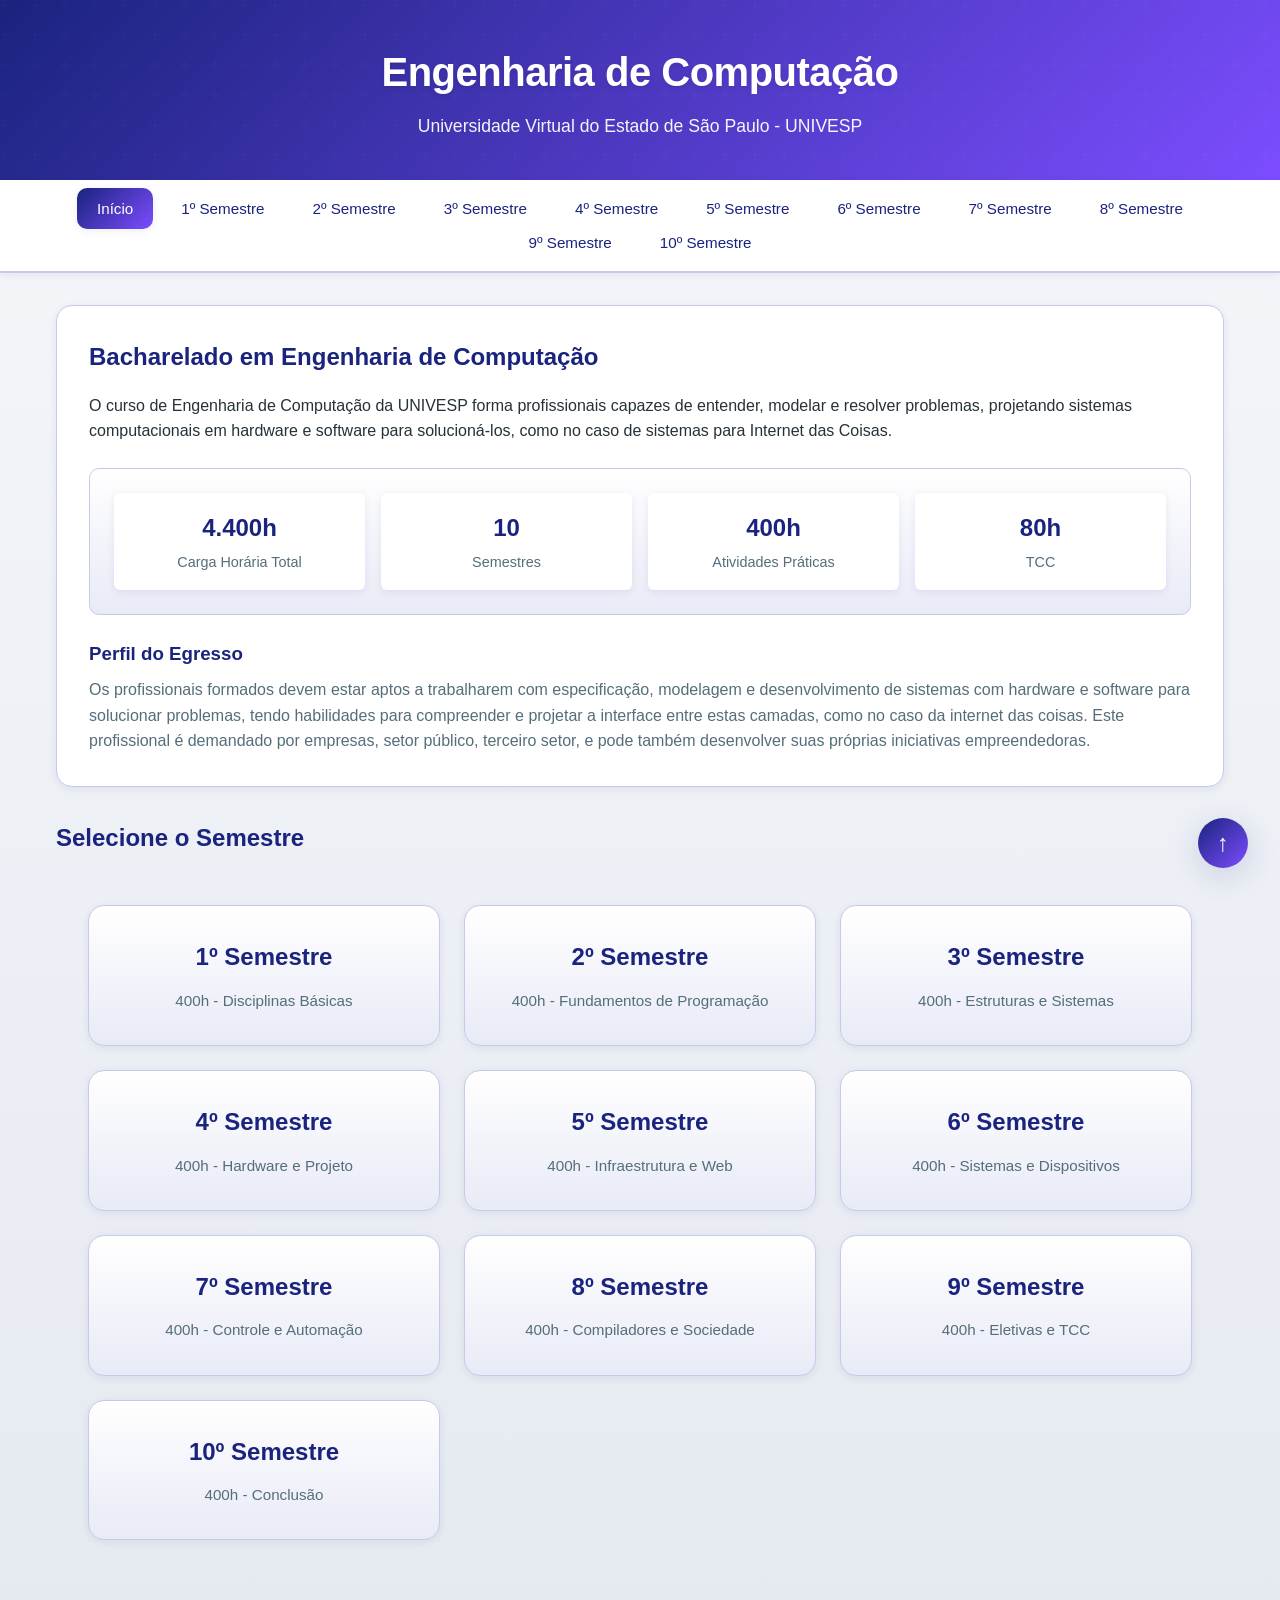
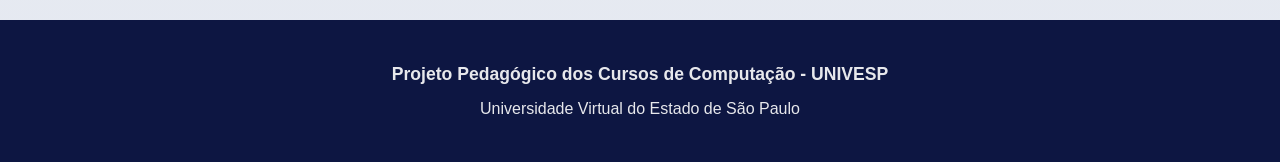
==== index.html @ 51d10474 "v0.0.4" ====
<!DOCTYPE html>
<html lang="pt-BR">
<head>
    <meta charset="UTF-8">
    <meta name="viewport" content="width=device-width, initial-scale=1.0, maximum-scale=1.0, user-scalable=no">
    <title>Engenharia de Computação - UNIVESP</title>
    <link rel="stylesheet" href="css/style.css">
</head>
<body>
    <header>
        <h1>Engenharia de Computação</h1>
        <p>Universidade Virtual do Estado de São Paulo - UNIVESP</p>
    </header>
    
    <nav>
        <input type="checkbox" id="menu-checkbox" class="menu-checkbox">
        <label for="menu-checkbox" class="menu-toggle">
            <span></span>
            <span></span>
            <span></span>
        </label>
        <ul>
            <li><a href="index.html" class="active">Início</a></li>
            <li><a href="pages/semestre1.html">1º Semestre</a></li>
            <li><a href="pages/semestre2.html">2º Semestre</a></li>
            <li><a href="pages/semestre3.html">3º Semestre</a></li>
            <li><a href="pages/semestre4.html">4º Semestre</a></li>
            <li><a href="pages/semestre5.html">5º Semestre</a></li>
            <li><a href="pages/semestre6.html">6º Semestre</a></li>
            <li><a href="pages/semestre7.html">7º Semestre</a></li>
            <li><a href="pages/semestre8.html">8º Semestre</a></li>
            <li><a href="pages/semestre9.html">9º Semestre</a></li>
            <li><a href="pages/semestre10.html">10º Semestre</a></li>
        </ul>
    </nav>
    
    <main>
        <div class="intro">
            <h2>Bacharelado em Engenharia de Computação</h2>
            <p>O curso de Engenharia de Computação da UNIVESP forma profissionais capazes de entender, modelar e resolver problemas, projetando sistemas computacionais em hardware e software para solucioná-los, como no caso de sistemas para Internet das Coisas.</p>
            
            <div class="course-info">
                <div>
                    <strong>4.400h</strong>
                    <span>Carga Horária Total</span>
                </div>
                <div>
                    <strong>10</strong>
                    <span>Semestres</span>
                </div>
                <div>
                    <strong>400h</strong>
                    <span>Atividades Práticas</span>
                </div>
                <div>
                    <strong>80h</strong>
                    <span>TCC</span>
                </div>
            </div>
            
            <h3 style="margin-top: 1.5rem; color: var(--primary);">Perfil do Egresso</h3>
            <p style="margin-top: 0.5rem; color: var(--text-light);">Os profissionais formados devem estar aptos a trabalharem com especificação, modelagem e desenvolvimento de sistemas com hardware e software para solucionar problemas, tendo habilidades para compreender e projetar a interface entre estas camadas, como no caso da internet das coisas. Este profissional é demandado por empresas, setor público, terceiro setor, e pode também desenvolver suas próprias iniciativas empreendedoras.</p>
        </div>
        
        <h2 style="color: var(--primary); margin-bottom: 1rem;">Selecione o Semestre</h2>
        
        <div class="dashboard-grid">
            <a href="pages/semestre1.html" class="dashboard-card">
                <h3>1º Semestre</h3>
                <p>400h - Disciplinas Básicas</p>
            </a>
            <a href="pages/semestre2.html" class="dashboard-card">
                <h3>2º Semestre</h3>
                <p>400h - Fundamentos de Programação</p>
            </a>
            <a href="pages/semestre3.html" class="dashboard-card">
                <h3>3º Semestre</h3>
                <p>400h - Estruturas e Sistemas</p>
            </a>
            <a href="pages/semestre4.html" class="dashboard-card">
                <h3>4º Semestre</h3>
                <p>400h - Hardware e Projeto</p>
            </a>
            <a href="pages/semestre5.html" class="dashboard-card">
                <h3>5º Semestre</h3>
                <p>400h - Infraestrutura e Web</p>
            </a>
            <a href="pages/semestre6.html" class="dashboard-card">
                <h3>6º Semestre</h3>
                <p>400h - Sistemas e Dispositivos</p>
            </a>
            <a href="pages/semestre7.html" class="dashboard-card">
                <h3>7º Semestre</h3>
                <p>400h - Controle e Automação</p>
            </a>
            <a href="pages/semestre8.html" class="dashboard-card">
                <h3>8º Semestre</h3>
                <p>400h - Compiladores e Sociedade</p>
            </a>
            <a href="pages/semestre9.html" class="dashboard-card">
                <h3>9º Semestre</h3>
                <p>400h - Eletivas e TCC</p>
            </a>
            <a href="pages/semestre10.html" class="dashboard-card">
                <h3>10º Semestre</h3>
                <p>400h - Conclusão</p>
            </a>
        </div>
    </main>
    
    <footer>
        <p>Projeto Pedagógico dos Cursos de Computação - UNIVESP</p>
        <p>Universidade Virtual do Estado de São Paulo</p>
    </footer>
    
    <a href="#" class="back-to-top">↑</a>
</body>
</html>
---- css/style.css ----
* {
    margin: 0;
    padding: 0;
    box-sizing: border-box;
}

:root {
    --primary: #1a237e;
    --primary-light: #3949ab;
    --primary-dark: #0d1642;
    --secondary: #7c4dff;
    --accent: #b388ff;
    --light: #e8eaf6;
    --white: #ffffff;
    --text: #263238;
    --text-light: #546e7a;
    --border: #c5cae9;
    --success: #00c853;
    --warning: #ffc107;
    --info: #00b8d4;
    --card-bg: #fafafa;
    --gradient-primary: linear-gradient(135deg, var(--primary) 0%, var(--secondary) 100%);
    --gradient-card: linear-gradient(180deg, var(--white) 0%, var(--light) 100%);
    --shadow-sm: 0 2px 8px rgba(26, 35, 126, 0.08);
    --shadow-md: 0 4px 16px rgba(26, 35, 126, 0.12);
    --shadow-lg: 0 8px 32px rgba(26, 35, 126, 0.16);
    --shadow-hover: 0 12px 40px rgba(26, 35, 126, 0.2);
    --radius-sm: 6px;
    --radius-md: 10px;
    --radius-lg: 16px;
    --transition: all 0.3s cubic-bezier(0.4, 0, 0.2, 1);
}

body {
    font-family: 'Segoe UI', Tahoma, Geneva, Verdana, sans-serif;
    background: linear-gradient(180deg, #f5f7fa 0%, #e4e8f0 100%);
    color: var(--text);
    line-height: 1.6;
    min-height: 100vh;
}

header {
    background: var(--gradient-primary);
    color: var(--white);
    padding: 2.5rem 2rem;
    text-align: center;
    box-shadow: var(--shadow-lg);
    position: relative;
    overflow: hidden;
}

header::before {
    content: '';
    position: absolute;
    top: 0;
    left: 0;
    right: 0;
    bottom: 0;
    background: url("data:image/svg+xml,%3Csvg width='60' height='60' viewBox='0 0 60 60' xmlns='http://www.w3.org/2000/svg'%3E%3Cg fill='none' fill-rule='evenodd'%3E%3Cg fill='%23ffffff' fill-opacity='0.05'%3E%3Cpath d='M36 34v-4h-2v4h-4v2h4v4h2v-4h4v-2h-4zm0-30V0h-2v4h-4v2h4v4h2V6h4V4h-4zM6 34v-4H4v4H0v2h4v4h2v-4h4v-2H6zM6 4V0H4v4H0v2h4v4h2V6h4V4H6z'/%3E%3C/g%3E%3C/g%3E%3C/svg%3E");
    opacity: 0.3;
}

header h1 {
    font-size: 2.5rem;
    margin-bottom: 0.5rem;
    font-weight: 700;
    letter-spacing: -0.5px;
    position: relative;
    text-shadow: 0 2px 4px rgba(0,0,0,0.1);
}

header p {
    font-size: 1.1rem;
    opacity: 0.95;
    position: relative;
    font-weight: 300;
}

nav {
    background: var(--white);
    padding: 1rem;
    position: sticky;
    top: 0;
    z-index: 100;
    box-shadow: var(--shadow-sm);
    border-bottom: 2px solid var(--border);
}

.menu-checkbox {
    display: none;
}

nav ul {
    display: flex;
    flex-wrap: wrap;
    justify-content: center;
    gap: 0.5rem;
    list-style: none;
    max-width: 1200px;
    margin: 0 auto;
}

.menu-toggle {
    display: none;
}

nav a {
    color: var(--primary);
    text-decoration: none;
    padding: 0.75rem 1.25rem;
    border-radius: var(--radius-md);
    transition: var(--transition);
    font-weight: 500;
    font-size: 0.95rem;
    position: relative;
}

nav a:hover {
    background: var(--light);
    color: var(--primary-dark);
    transform: translateY(-2px);
}

nav a.active {
    background: var(--gradient-primary);
    color: var(--white);
    box-shadow: var(--shadow-sm);
}

main {
    max-width: 1200px;
    margin: 2rem auto;
    padding: 0 1rem;
}

.semester-header {
    background: var(--gradient-primary);
    color: var(--white);
    padding: 2rem;
    border-radius: var(--radius-lg) var(--radius-lg) 0 0;
    margin-bottom: 0;
    position: relative;
    overflow: hidden;
}

.semester-header::before {
    content: '';
    position: absolute;
    top: -50%;
    right: -10%;
    width: 300px;
    height: 300px;
    background: rgba(255,255,255,0.1);
    border-radius: 50%;
}

.semester-header h2 {
    font-size: 2rem;
    font-weight: 700;
    position: relative;
}

.semester-header .total-hours {
    font-size: 1rem;
    opacity: 0.9;
    margin-top: 0.5rem;
    position: relative;
    font-weight: 400;
}

.disciplines-container {
    background: var(--white);
    border-radius: 0 0 var(--radius-lg) var(--radius-lg);
    box-shadow: var(--shadow-md);
    overflow: hidden;
    padding: 1.5rem;
}

.discipline-card {
    margin-bottom: 1.5rem;
    background: var(--gradient-card);
    border-radius: var(--radius-lg);
    box-shadow: var(--shadow-sm);
    overflow: hidden;
    border: 1px solid var(--border);
    transition: var(--transition);
    position: relative;
}

.discipline-card::before {
    content: '';
    position: absolute;
    top: 0;
    left: 0;
    width: 4px;
    height: 100%;
    background: var(--gradient-primary);
    opacity: 0;
    transition: var(--transition);
}

.discipline-card:hover {
    box-shadow: var(--shadow-hover);
    transform: translateY(-4px);
}

.discipline-card:hover::before {
    opacity: 1;
}

.discipline-card:last-child {
    margin-bottom: 0;
}

.discipline-header {
    display: flex;
    justify-content: space-between;
    align-items: center;
    flex-wrap: wrap;
    gap: 1rem;
    padding: 1.5rem;
    background: linear-gradient(135deg, var(--light) 0%, var(--white) 100%);
    border-bottom: 1px solid var(--border);
}

.discipline-title {
    font-size: 1.2rem;
    color: var(--primary-dark);
    font-weight: 700;
    flex: 1;
    line-height: 1.4;
    display: flex;
    align-items: center;
    gap: 0.75rem;
}

.discipline-meta {
    display: flex;
    gap: 0.5rem;
    align-items: center;
}

.discipline-code {
    background: var(--primary);
    color: var(--white);
    padding: 0.4rem 1rem;
    border-radius: 20px;
    font-size: 0.75rem;
    font-weight: 600;
    letter-spacing: 0.5px;
    text-transform: uppercase;
}

.discipline-hours {
    background: var(--secondary);
    color: var(--white);
    padding: 0.4rem 1rem;
    border-radius: 20px;
    font-size: 0.75rem;
    font-weight: 600;
}

.discipline-content {
    padding: 0 1.5rem 1rem 1.5rem;
}

.saiba-mais-btn {
    display: inline-flex;
    align-items: center;
    gap: 0.6rem;
    background: var(--gradient-primary);
    color: var(--white);
    text-decoration: none;
    padding: 0.85rem 1.75rem;
    border-radius: 30px;
    font-size: 0.95rem;
    font-weight: 600;
    transition: var(--transition);
    margin: 1rem 1.5rem 0 1.5rem;
    justify-content: center;
    box-shadow: var(--shadow-sm);
    position: relative;
    overflow: hidden;
}

.saiba-mais-btn::before {
    content: '';
    position: absolute;
    top: 0;
    left: -100%;
    width: 100%;
    height: 100%;
    background: linear-gradient(90deg, transparent, rgba(255,255,255,0.25), transparent);
    transition: left 0.5s;
}

.saiba-mais-btn:hover::before {
    left: 100%;
}

.saiba-mais-btn:hover {
    transform: translateY(-3px);
    box-shadow: var(--shadow-md);
    background: var(--primary);
}

.saiba-mais-btn svg {
    width: 20px;
    height: 20px;
    fill: currentColor;
}

.saiba-mais-btn .btn-icon {
    display: flex;
    align-items: center;
    justify-content: center;
    width: 28px;
    height: 28px;
    background: rgba(255,255,255,0.2);
    border-radius: 50%;
}

.discipline-section {
    padding: 1.25rem;
    margin-top: 1rem;
    background: var(--light);
    border-radius: var(--radius-md);
    border-left: 4px solid var(--accent);
    transition: var(--transition);
}

.discipline-section:hover {
    background: var(--white);
    box-shadow: var(--shadow-sm);
}

.discipline-section.objectives-section {
    background: linear-gradient(135deg, #e3f2fd 0%, #bbdefb 100%);
    border-left-color: var(--info);
}

.discipline-section.ementa-section {
    background: linear-gradient(135deg, #fff3e0 0%, #ffe0b2 100%);
    border-left-color: var(--warning);
}

.discipline-section.bibliography-section {
    background: linear-gradient(135deg, #e8f5e9 0%, #c8e6c9 100%);
    border-left-color: var(--success);
}

.discipline-section h4 {
    color: var(--primary-dark);
    font-size: 0.85rem;
    font-weight: 700;
    margin-bottom: 0.75rem;
    text-transform: uppercase;
    letter-spacing: 0.8px;
    display: flex;
    align-items: center;
    gap: 0.75rem;
    padding-bottom: 0.75rem;
    border-bottom: 2px solid rgba(0,0,0,0.1);
}

.objectives, .ementa {
    color: var(--text);
    font-size: 0.95rem;
    line-height: 1.8;
    color: #37474f;
}

.objectives {
    background: rgba(255,255,255,0.8);
    padding: 1rem;
    border-radius: var(--radius-sm);
    margin-bottom: 0.5rem;
}

.ementa {
    background: rgba(255,255,255,0.8);
    padding: 1rem;
    border-radius: var(--radius-sm);
}

.bibliography {
    background: rgba(255,255,255,0.8);
    padding: 1rem;
    border-radius: var(--radius-sm);
    margin-top: 0.75rem;
}

.bibliography h4 {
    color: var(--primary);
    font-size: 0.8rem;
    font-weight: 700;
    margin-bottom: 0.6rem;
    padding-bottom: 0.5rem;
    border-bottom: 2px solid var(--success);
    text-transform: uppercase;
    letter-spacing: 0.5px;
}

.bibliography h4::before {
    display: none;
}

.bibliography ul {
    list-style: none;
    font-size: 0.9rem;
}

.bibliography li {
    padding: 0.7rem 0;
    color: #424242;
    line-height: 1.6;
    padding-left: 1.5rem;
    position: relative;
}

.bibliography li:last-child {
    border-bottom: none;
}

.bibliography li::before {
    content: "📎";
    position: absolute;
    left: 0;
    font-size: 0.8rem;
}

.base-bibliography {
    border-left: 4px solid var(--success);
}

.complement-bibliography {
    border-left: 4px solid var(--warning);
}

.complement-bibliography h4 {
    border-bottom-color: var(--warning);
}

footer {
    background: var(--primary-dark);
    color: var(--white);
    text-align: center;
    padding: 2.5rem;
    margin-top: 3rem;
}

footer p {
    opacity: 0.9;
}

footer p:first-child {
    font-weight: 600;
    font-size: 1.1rem;
    margin-bottom: 0.5rem;
}

.back-to-top {
    position: fixed;
    bottom: 2rem;
    right: 2rem;
    background: var(--gradient-primary);
    color: var(--white);
    width: 50px;
    height: 50px;
    border-radius: 50%;
    display: flex;
    align-items: center;
    justify-content: center;
    text-decoration: none;
    box-shadow: var(--shadow-lg);
    font-size: 1.5rem;
    transition: var(--transition);
    z-index: 99;
}

.back-to-top:hover {
    transform: translateY(-4px) scale(1.1);
    box-shadow: var(--shadow-hover);
    color: var(--white);
}

.dashboard-grid {
    display: grid;
    grid-template-columns: repeat(auto-fit, minmax(280px, 1fr));
    gap: 1.5rem;
    padding: 2rem;
}

.dashboard-card {
    background: var(--gradient-card);
    border-radius: var(--radius-lg);
    padding: 2rem;
    text-align: center;
    box-shadow: var(--shadow-sm);
    transition: var(--transition);
    text-decoration: none;
    color: inherit;
    border: 1px solid var(--border);
    position: relative;
    overflow: hidden;
}

.dashboard-card::before {
    content: '';
    position: absolute;
    top: 0;
    left: 0;
    right: 0;
    height: 4px;
    background: var(--gradient-primary);
    transform: scaleX(0);
    transition: var(--transition);
}

.dashboard-card:hover {
    transform: translateY(-8px);
    box-shadow: var(--shadow-hover);
}

.dashboard-card:hover::before {
    transform: scaleX(1);
}

.dashboard-card h3 {
    color: var(--primary);
    font-size: 1.5rem;
    margin-bottom: 0.75rem;
    font-weight: 700;
}

.dashboard-card p {
    color: var(--text-light);
    font-size: 0.95rem;
}

.dashboard-card .semester-icon {
    font-size: 3rem;
    margin-bottom: 1rem;
    display: block;
}

.intro {
    background: var(--white);
    padding: 2rem;
    border-radius: var(--radius-lg);
    margin-bottom: 2rem;
    box-shadow: var(--shadow-sm);
    border: 1px solid var(--border);
}

.intro h2 {
    color: var(--primary);
    margin-bottom: 1rem;
    font-weight: 700;
}

.intro ul {
    list-style-position: inside;
    color: var(--text-light);
}

.intro li {
    margin: 0.5rem 0;
}

.course-info {
    display: grid;
    grid-template-columns: repeat(auto-fit, minmax(200px, 1fr));
    gap: 1rem;
    margin-top: 1.5rem;
    padding: 1.5rem;
    background: var(--gradient-card);
    border-radius: var(--radius-md);
    border: 1px solid var(--border);
}

.course-info div {
    text-align: center;
    padding: 1rem;
    background: var(--white);
    border-radius: var(--radius-sm);
    box-shadow: var(--shadow-sm);
    transition: var(--transition);
}

.course-info div:hover {
    transform: translateY(-2px);
    box-shadow: var(--shadow-md);
}

.course-info strong {
    display: block;
    color: var(--primary);
    font-size: 1.5rem;
    font-weight: 700;
}

.course-info span {
    color: var(--text-light);
    font-size: 0.9rem;
    margin-top: 0.25rem;
    display: block;
}

@media (max-width: 768px) {
    * {
        display: block;
    }
    
    body {
        display: block;
        width: 100%;
    }
    
    header {
        padding: 1.5rem 1rem;
        display: block;
    }
    
    header h1 {
        font-size: 1.5rem;
        display: block;
    }
    
    header p {
        font-size: 0.85rem;
        display: block;
    }
    
    nav {
        padding: 0.5rem;
        position: relative;
        display: block;
        width: 100%;
    }
    
    .menu-toggle {
        display: flex;
        flex-direction: column;
        justify-content: space-between;
        width: 30px;
        height: 24px;
        cursor: pointer;
        padding: 5px;
        z-index: 100;
        position: absolute;
        right: 1rem;
        top: 50%;
        transform: translateY(-50%);
    }
    
    .menu-toggle span {
        display: block;
        width: 100%;
        height: 3px;
        background: var(--primary);
        border-radius: 2px;
        transition: var(--transition);
    }
    
    .menu-checkbox {
        display: none;
    }
    
    .menu-checkbox:checked ~ .menu-toggle span:nth-child(1) {
        transform: rotate(45deg) translate(6px, 6px);
    }
    
    .menu-checkbox:checked ~ .menu-toggle span:nth-child(2) {
        opacity: 0;
    }
    
    .menu-checkbox:checked ~ .menu-toggle span:nth-child(3) {
        transform: rotate(-45deg) translate(6px, -6px);
    }
    
    nav ul {
        display: none;
        flex-direction: column;
        align-items: stretch;
        gap: 0.25rem;
        position: absolute;
        top: 100%;
        left: 0;
        right: 0;
        background: var(--white);
        padding: 0.5rem;
        box-shadow: var(--shadow-md);
        border-top: 2px solid var(--primary);
    }
    
    .menu-checkbox:checked ~ ul {
        display: flex;
    }
    
    nav li {
        display: block;
    }
    
    nav a {
        display: block;
        text-align: center;
        padding: 0.75rem 1rem;
        font-size: 0.9rem;
        width: 100%;
        border-radius: var(--radius-sm);
    }
    
    main {
        margin: 1rem auto;
        padding: 0 0.75rem;
        display: block;
        width: 100%;
        max-width: 100%;
    }
    
    .semester-header {
        padding: 1.25rem;
        display: block;
        border-radius: var(--radius-lg) var(--radius-lg) 0 0;
    }
    
    .semester-header h2 {
        font-size: 1.4rem;
        display: block;
    }
    
    .semester-header .total-hours {
        font-size: 0.85rem;
        display: block;
    }
    
    .disciplines-container {
        display: block;
        padding: 0.75rem;
        border-radius: 0 0 var(--radius-lg) var(--radius-lg);
    }
    
    .discipline-card {
        display: block;
        padding: 1rem;
        margin-bottom: 1.25rem;
        width: 100%;
        border-radius: var(--radius-md);
    }
    
    .discipline-header {
        display: flex;
        flex-direction: column;
        align-items: flex-start;
        gap: 0.75rem;
        padding: 1rem;
        width: 100%;
    }
    
    .discipline-title {
        font-size: 1.05rem;
        display: block;
        width: 100%;
    }
    
    .discipline-meta {
        display: flex;
        gap: 0.5rem;
        flex-wrap: wrap;
    }
    
    .discipline-code, 
    .discipline-hours {
        font-size: 0.7rem;
        display: inline-block;
        padding: 0.3rem 0.8rem;
    }
    
    .discipline-content {
        padding: 0;
    }
    
    .saiba-mais-btn {
        display: flex;
        width: calc(100% - 2rem);
        justify-content: center;
        padding: 0.85rem 1rem;
        font-size: 0.9rem;
        margin: 1rem 1rem 0 1rem;
        border-radius: 25px;
    }
    
    .discipline-section {
        display: block;
        margin-top: 1rem;
        padding: 1rem;
        width: auto;
        border-radius: var(--radius-sm);
    }
    
    .discipline-section h4 {
        font-size: 0.8rem;
        display: block;
        width: 100%;
    }
    
    .objectives, .ementa {
        font-size: 0.9rem;
        display: block;
        width: 100%;
        padding: 0.85rem;
    }
    
    .bibliography {
        display: block;
        width: 100%;
        padding: 0.85rem;
    }
    
    .bibliography h4 {
        font-size: 0.75rem;
        display: block;
    }
    
    .bibliography ul {
        font-size: 0.85rem;
        display: block;
    }
    
    .bibliography li {
        display: block;
        padding-left: 1.25rem;
        padding: 0.6rem 0 0.6rem 1.25rem;
    }
    
    .bibliography li::before {
        display: none;
    }
    
    .dashboard-grid {
        display: block;
        padding: 1rem;
        gap: 1rem;
    }
    
    .dashboard-card {
        display: block;
        padding: 1.5rem;
        margin-bottom: 0;
        width: 100%;
        border-radius: var(--radius-md);
    }
    
    .dashboard-card .semester-icon {
        font-size: 2.5rem;
    }
    
    .intro {
        display: block;
        padding: 1.5rem;
        border-radius: var(--radius-md);
    }
    
    .intro h2 {
        font-size: 1.3rem;
        display: block;
    }
    
    .course-info {
        display: block;
        grid-template-columns: 1fr;
        gap: 0.75rem;
        padding: 1rem;
    }
    
    .course-info div {
        display: block;
        text-align: left;
        padding: 1rem;
        border-radius: var(--radius-sm);
        border-bottom: 1px solid var(--border);
    }
    
    .course-info div:last-child {
        border-bottom: none;
    }
    
    .course-info strong {
        font-size: 1.3rem;
    }
    
    footer {
        display: block;
        padding: 2rem 1rem;
    }
    
    .back-to-top {
        bottom: 1.5rem;
        right: 1.5rem;
        width: 45px;
        height: 45px;
    }
}

@media (max-width: 480px) {
    header h1 {
        font-size: 1.3rem;
    }
    
    .semester-header h2 {
        font-size: 1.2rem;
    }
    
    .discipline-title {
        font-size: 0.95rem;
    }
    
    .discipline-card {
        padding: 0.75rem;
        margin-bottom: 1rem;
        border-radius: var(--radius-sm);
    }
    
    .discipline-header {
        padding: 0.75rem;
    }
    
    .discipline-section {
        margin-top: 0.75rem;
        padding: 0.85rem;
    }
    
    .objectives, .ementa {
        font-size: 0.85rem;
        padding: 0.75rem;
    }
    
    .bibliography li {
        font-size: 0.8rem;
    }
    
    .course-info {
        grid-template-columns: 1fr;
    }
    
    .intro {
        padding: 1rem;
    }
    
    .saiba-mais-btn {
        padding: 0.75rem 1rem;
        font-size: 0.85rem;
    }
}
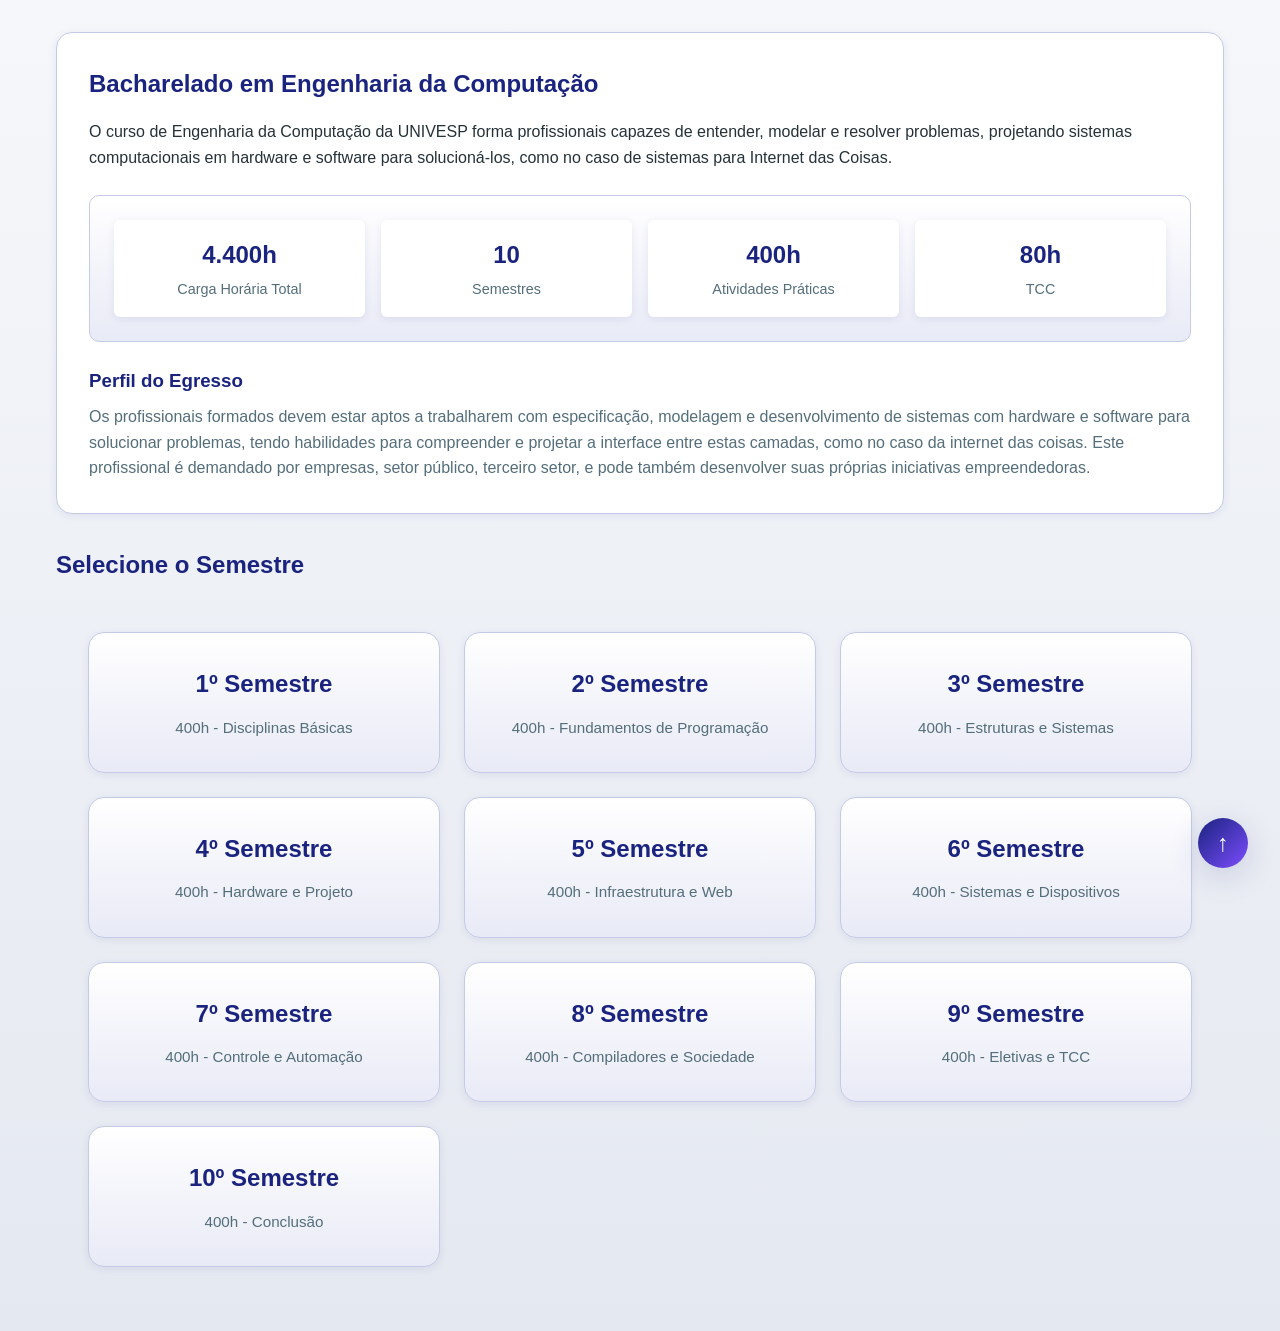
==== commit d9f780de: "v0.0.5" ====
--- a/index.html
+++ b/index.html
@@ -3,41 +3,16 @@
 <head>
     <meta charset="UTF-8">
     <meta name="viewport" content="width=device-width, initial-scale=1.0, maximum-scale=1.0, user-scalable=no">
-    <title>Engenharia de Computação - UNIVESP</title>
+    <title>Engenharia da Computação - UNIVESP</title>
     <link rel="stylesheet" href="css/style.css">
 </head>
 <body>
-    <header>
-        <h1>Engenharia de Computação</h1>
-        <p>Universidade Virtual do Estado de São Paulo - UNIVESP</p>
-    </header>
-    
-    <nav>
-        <input type="checkbox" id="menu-checkbox" class="menu-checkbox">
-        <label for="menu-checkbox" class="menu-toggle">
-            <span></span>
-            <span></span>
-            <span></span>
-        </label>
-        <ul>
-            <li><a href="index.html" class="active">Início</a></li>
-            <li><a href="pages/semestre1.html">1º Semestre</a></li>
-            <li><a href="pages/semestre2.html">2º Semestre</a></li>
-            <li><a href="pages/semestre3.html">3º Semestre</a></li>
-            <li><a href="pages/semestre4.html">4º Semestre</a></li>
-            <li><a href="pages/semestre5.html">5º Semestre</a></li>
-            <li><a href="pages/semestre6.html">6º Semestre</a></li>
-            <li><a href="pages/semestre7.html">7º Semestre</a></li>
-            <li><a href="pages/semestre8.html">8º Semestre</a></li>
-            <li><a href="pages/semestre9.html">9º Semestre</a></li>
-            <li><a href="pages/semestre10.html">10º Semestre</a></li>
-        </ul>
-    </nav>
+    <div id="header-container"></div>
     
     <main>
         <div class="intro">
-            <h2>Bacharelado em Engenharia de Computação</h2>
-            <p>O curso de Engenharia de Computação da UNIVESP forma profissionais capazes de entender, modelar e resolver problemas, projetando sistemas computacionais em hardware e software para solucioná-los, como no caso de sistemas para Internet das Coisas.</p>
+            <h2>Bacharelado em Engenharia da Computação</h2>
+            <p>O curso de Engenharia da Computação da UNIVESP forma profissionais capazes de entender, modelar e resolver problemas, projetando sistemas computacionais em hardware e software para solucioná-los, como no caso de sistemas para Internet das Coisas.</p>
             
             <div class="course-info">
                 <div>
@@ -108,11 +83,9 @@
         </div>
     </main>
     
-    <footer>
-        <p>Projeto Pedagógico dos Cursos de Computação - UNIVESP</p>
-        <p>Universidade Virtual do Estado de São Paulo</p>
-    </footer>
+    <div id="footer-container"></div>
     
     <a href="#" class="back-to-top">↑</a>
+    <script src="js/components.js"></script>
 </body>
 </html>
